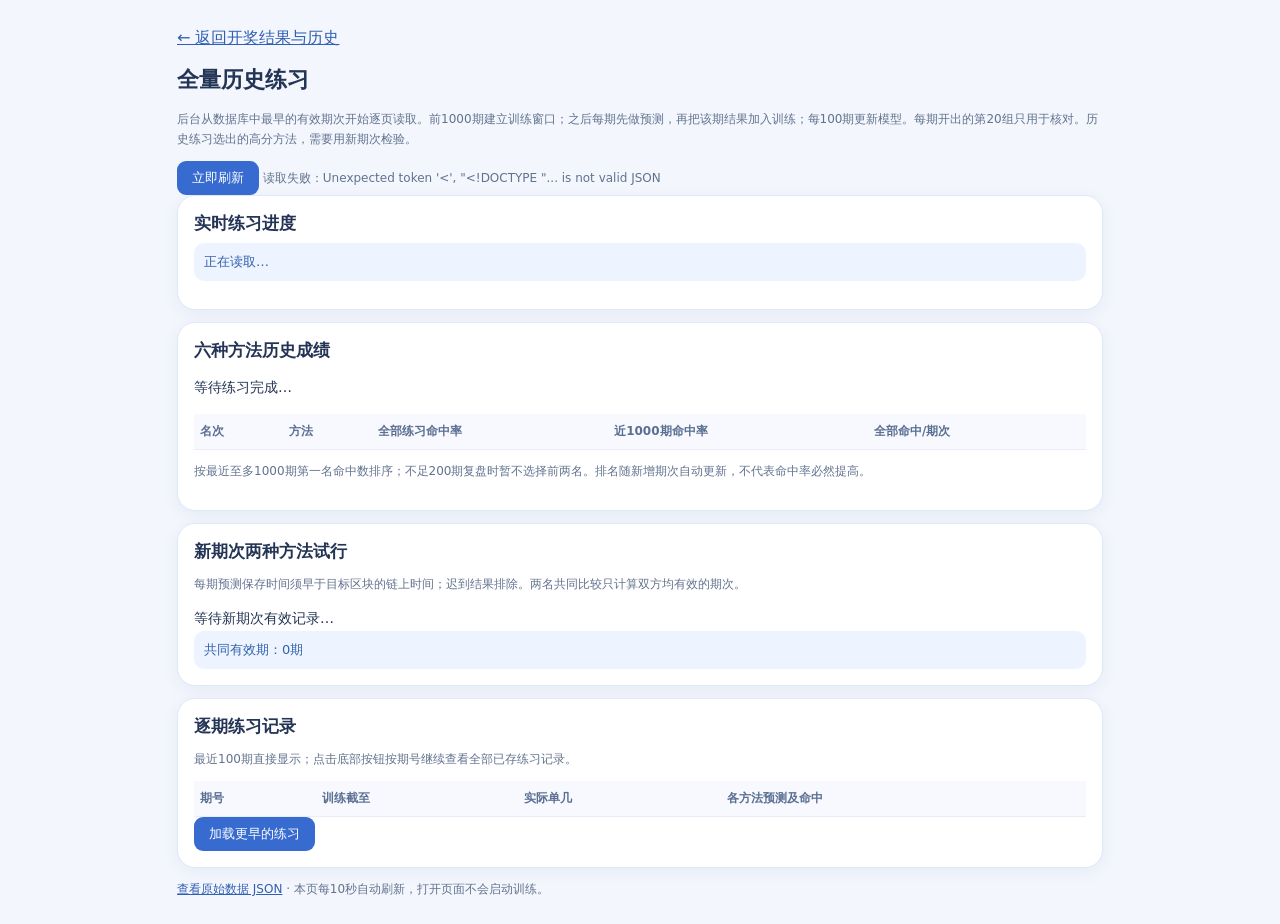
==== research-report.html @ 5b48f035 "Add files via upload" ====
<!doctype html><html lang="zh-CN"><head><meta charset="utf-8"><meta name="viewport" content="width=device-width,initial-scale=1"><title>历史练习与真实试行</title><link rel="stylesheet" href="/style.css"><style>body{background:#f3f6fd}.report{max-width:950px;margin:auto;padding:12px}.report .card{margin-bottom:12px}.report h1{font-size:22px}.report h2{font-size:17px;margin:0 0 8px}.report .scroll{overflow:auto}.report table{min-width:590px}.report th,.report td{font-size:12px}.note{line-height:1.65;color:#62738e;font-size:12px}.pill{border-radius:10px;background:#edf3ff;padding:10px;color:#3463ac;font-size:13px}.report a{color:#315fb4}.feedback{line-height:1.7;font-size:14px}#practiceTable td:last-child{white-space:normal}.report button{border:0;border-radius:9px;background:#376bd0;color:white;padding:8px 15px}</style></head><body><div class="report">
<p><a href="/">← 返回开奖结果与历史</a></p><h1>全量历史练习</h1><p class="note">后台从数据库中最早的有效期次开始逐页读取。前1000期建立训练窗口；之后每期先做预测，再把该期结果加入训练；每100期更新模型。每期开出的第20组只用于核对。历史练习选出的高分方法，需要用新期次检验。</p>
<button onclick="load()">立即刷新</button><span id="updated" class="note">读取中…</span>
<section class="card"><h2>实时练习进度</h2><div id="progress" class="pill">正在读取…</div><p id="range" class="note"></p><p id="worker" class="note"></p></section>
<section class="card"><h2>六种方法历史成绩</h2><p id="selected" class="feedback">等待练习完成…</p><div class="scroll"><table><thead><tr><th>名次</th><th>方法</th><th>全部练习命中率</th><th>近1000期命中率</th><th>全部命中/期次</th></tr></thead><tbody id="ranking"></tbody></table></div><p class="note">按最近至多1000期第一名命中数排序；不足200期复盘时暂不选择前两名。排名随新增期次自动更新，不代表命中率必然提高。</p></section>
<section class="card"><h2>新期次两种方法试行</h2><p class="note">每期预测保存时间须早于目标区块的链上时间；迟到结果排除。两名共同比较只计算双方均有效的期次。</p><div id="future" class="feedback">等待新期次有效记录…</div><div id="same" class="pill">共同有效期：0期</div></section>
<section class="card"><h2>逐期练习记录</h2><p class="note">最近100期直接显示；点击底部按钮按期号继续查看全部已存练习记录。</p><div class="scroll"><table id="practiceTable"><thead><tr><th>期号</th><th>训练截至</th><th>实际单几</th><th>各方法预测及命中</th></tr></thead><tbody id="practiceRows"></tbody><tbody id="olderRows"></tbody></table></div><button id="morePractice" onclick="loadOlder()">加载更早的练习</button></section>
<p class="note"><a href="/api/research-report">查看原始数据 JSON</a> · 本页每10秒自动刷新，打开页面不会启动训练。</p></div><script>
const names={history_only:'历史序列',group_positions:'前17组位置',hash_shape:'哈希形态',combined:'综合特征',fixed_3:'固定单3',fixed_4:'固定单4'};
const esc=x=>String(x??'—').replace(/[&<>"']/g,c=>({'&':'&amp;','<':'&lt;','>':'&gt;','"':'&quot;'}[c]));
let olderBefore='',olderBusy=false;
function practiceRow(r){return `<tr><td>${esc(r.period)}</td><td>${esc(r.trainedThrough)}</td><td>单${r.actual}</td><td>${Object.entries(r.predictions||{}).map(([k,v])=>`${esc(names[k]||k)} 单${v}${v===r.actual?' ✓':' ×'}`).join('；')}</td></tr>`;}
async function loadOlder(){if(olderBusy)return;olderBusy=true;let btn=document.getElementById('morePractice');btn.textContent='加载中…';try{let u='/api/practice-history?limit=50'+(olderBefore?'&before='+encodeURIComponent(olderBefore):'');let r=await fetch(u,{cache:'no-store'}),d=await r.json();if(!d.ok)throw Error(d.message||'读取失败');document.getElementById('olderRows').insertAdjacentHTML('beforeend',(d.rows||[]).map(practiceRow).join(''));olderBefore=d.nextBefore||'';btn.hidden=!olderBefore;btn.textContent='加载更早的练习';}catch(err){btn.textContent='重试：'+err.message;}olderBusy=false;}
async function load(){try{let res=await fetch('/api/research-report',{cache:'no-store'}),d=await res.json();if(!d.ok)throw Error(d.message||'报告不可用');let p=d.practice||{},ranking=p.ranking||[],trials=d.futureTrials||[];
document.getElementById('updated').textContent=' 更新：'+(d.practiceUpdatedAt||'等待后台初始化');
document.getElementById('progress').textContent=`已读取 ${p.historicalPeriodsRead||0} 期；训练 ${p.trainingPeriods||0}/1000 期；逐期练习 ${p.replayPeriods||0} 期；状态：${p.status||'待启动'}`;
document.getElementById('range').textContent=`训练期号 ${p.trainingFrom||'—'} 至 ${p.trainingThrough||'—'}；练习期号 ${p.replayFrom||'—'} 至 ${p.replayThrough||'—'}；已读取完整前17组 ${p.completePreResultPeriods||0} 期。`;
let w=d.worker||{};document.getElementById('worker').textContent=`网页版本 ${d.version}；后台版本 ${w.version||'未连接'}；后台心跳 ${w.updatedAt||'尚无'}；运行线程 ${(w.engines||[]).join('、')||'尚无'}。`;
document.getElementById('selected').textContent=(p.topTwo||[]).length?`当前历史前两名：${p.topTwo.map(x=>names[x]||x).join('、')}。`:'练习不足200期，暂不确定前两名。';
document.getElementById('ranking').innerHTML=ranking.map((x,i)=>`<tr><td>${i+1}</td><td>${esc(names[x.method]||x.method)}</td><td>${x.rate??'—'}%</td><td>${x.recentRate??'—'}%</td><td>${x.hits}/${x.tested}</td></tr>`).join('')||'<tr><td colspan="5">等待历史练习</td></tr>';
document.getElementById('future').innerHTML=trials.map(x=>`${x.slot==='trial_first'?'第一名':'第二名'}：${esc(names[x.method]||x.method)}，有效 ${x.valid} 期，命中 ${x.hits} 期（${x.rate}%）；<small>${esc(x.firstPeriod)}～${esc(x.lastPeriod)}</small>`).join('<br>')||'新期次尚无已核对的有效预测。';
let s=d.samePeriods||{};document.getElementById('same').textContent=s.periods?`共同有效 ${s.periods} 期：第一名 ${s.firstHits}/${s.periods}（${s.firstRate}%），第二名 ${s.secondHits}/${s.periods}（${s.secondRate}%）。`:'共同有效：0期，尚不能公平比较两种方法。';
document.getElementById('practiceRows').innerHTML=(p.recentPractice||[]).map(practiceRow).join('')||'<tr><td colspan="4">等待复盘期次</td></tr>';
if(!olderBefore&&!document.getElementById('olderRows').children.length&&p.recentPractice?.length)olderBefore=p.recentPractice[p.recentPractice.length-1].period;
}catch(err){document.getElementById('updated').textContent=' 读取失败：'+err.message}}
load();setInterval(()=>{if(!document.hidden)load()},10000);
</script></body></html>
---- style.css ----
:root{font-family:-apple-system,BlinkMacSystemFont,"PingFang SC",system-ui,sans-serif;color:#233455;background:#f3f6fd}*{box-sizing:border-box}body{margin:0}.app{max-width:820px;margin:auto;padding:14px 12px 36px}header{background:#fff;border:1px solid #dfe7f6;border-radius:18px;padding:14px;margin-bottom:14px}header>strong{display:block;color:#3263b9;font-size:20px;margin-bottom:12px}nav{display:flex;gap:8px;align-items:center}nav button,nav a,.refresh,.more{border:1px solid #dbe5f4;border-radius:10px;background:#fff;color:#315b9c;padding:10px;font-size:13px;cursor:pointer;text-decoration:none}nav button.active{background:#376bd0;color:#fff;border-color:#376bd0}nav>*{flex:1;text-align:center}main[hidden]{display:none}.card{background:#fff;border:1px solid #e0e8f5;box-shadow:0 4px 16px #203b6610;border-radius:18px;padding:16px;margin-bottom:14px}.row{display:flex;justify-content:space-between;align-items:center;gap:8px}.row h1,.row h2{margin:0}h1{font-size:20px}h2{font-size:17px;margin:0 0 12px}.muted,#liveStatus{color:#6e7d96;font-size:12px}.period{font-size:15px;color:#506c9c;margin:16px 0}.balls{display:flex;gap:5px;justify-content:space-between}.ball{width:38px;height:38px;flex:0 1 38px;display:inline-flex;align-items:center;justify-content:center;border-radius:50%;border:3px solid;font-weight:800;background:#fff;font-size:15px}.ball.red{border-color:#cb6268}.ball.green{border-color:#6fbf80}.ball.blue{border-color:#729cdb}.single{font-size:23px;font-weight:900;color:#3065c0;margin:14px 0}.gaps{display:grid;grid-template-columns:repeat(4,1fr);gap:7px}.gap{background:#f4f7fd;border:1px solid #e2eaf7;border-radius:10px;text-align:center;padding:7px 2px;font-size:13px}.gap strong,.gap small{display:block}.gap strong{font-size:21px;color:#365faa}.gap small{color:#7988a1;font-size:10px}.recent{display:grid;grid-template-columns:repeat(5,1fr);gap:6px}.recent>div{border:1px solid #e1e8f5;border-radius:9px;padding:7px 2px;text-align:center;min-width:0}.recent span,.recent strong{display:block}.recent span{font-size:10px;color:#7284a1;overflow:hidden;text-overflow:ellipsis}.recent strong{font-size:13px;color:#315fb7}.scroll{overflow-x:auto}table{border-collapse:collapse;width:100%}th,td{padding:9px 6px;border-bottom:1px solid #e8edf6;text-align:left;font-size:12px;white-space:nowrap}th{color:#5a6f92;background:#f7f9fe}.table-balls{display:flex;gap:2px}.table-balls .ball{width:24px;height:24px;flex:0 0 24px;border-width:2px;font-size:10px}.more{display:block;width:100%;margin-top:12px}.more[hidden]{display:none}@media(max-width:420px){.app{padding:8px}.card{padding:12px}.ball{width:34px;height:34px;flex-basis:34px;font-size:13px}.table-balls .ball{width:20px;height:20px;flex-basis:20px;font-size:9px}td,th{padding:7px 3px;font-size:10px}.recent{gap:3px}.recent span{font-size:9px}.recent strong{font-size:11px}nav button,nav a{padding:9px 3px;font-size:12px}}
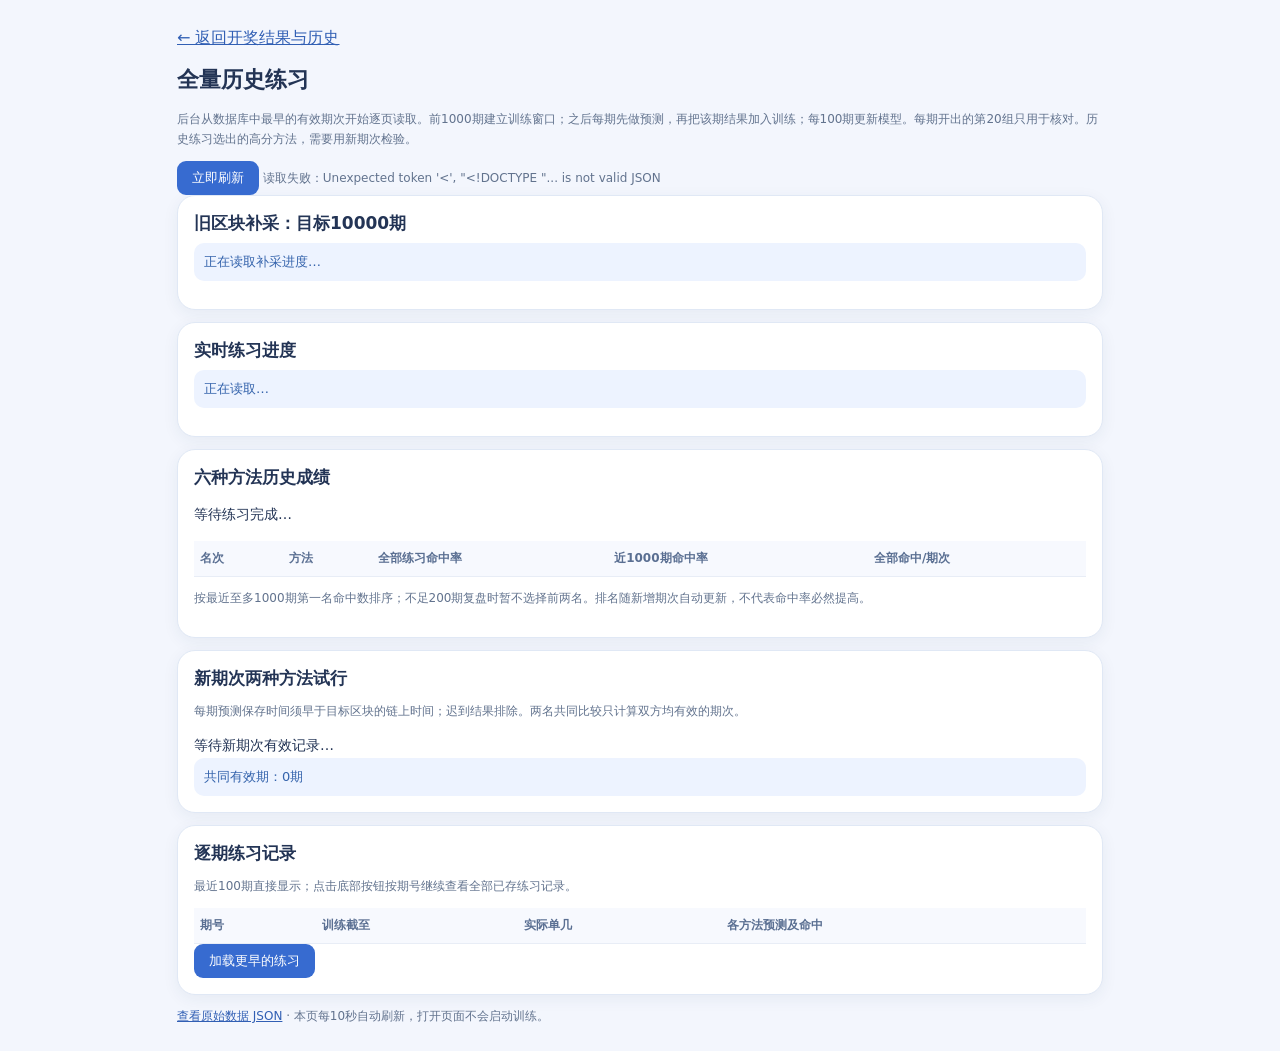
==== commit 477b3577: "Add files via upload" ====
--- a/research-report.html
+++ b/research-report.html
@@ -1,6 +1,7 @@
 <!doctype html><html lang="zh-CN"><head><meta charset="utf-8"><meta name="viewport" content="width=device-width,initial-scale=1"><title>历史练习与真实试行</title><link rel="stylesheet" href="/style.css"><style>body{background:#f3f6fd}.report{max-width:950px;margin:auto;padding:12px}.report .card{margin-bottom:12px}.report h1{font-size:22px}.report h2{font-size:17px;margin:0 0 8px}.report .scroll{overflow:auto}.report table{min-width:590px}.report th,.report td{font-size:12px}.note{line-height:1.65;color:#62738e;font-size:12px}.pill{border-radius:10px;background:#edf3ff;padding:10px;color:#3463ac;font-size:13px}.report a{color:#315fb4}.feedback{line-height:1.7;font-size:14px}#practiceTable td:last-child{white-space:normal}.report button{border:0;border-radius:9px;background:#376bd0;color:white;padding:8px 15px}</style></head><body><div class="report">
 <p><a href="/">← 返回开奖结果与历史</a></p><h1>全量历史练习</h1><p class="note">后台从数据库中最早的有效期次开始逐页读取。前1000期建立训练窗口；之后每期先做预测，再把该期结果加入训练；每100期更新模型。每期开出的第20组只用于核对。历史练习选出的高分方法，需要用新期次检验。</p>
 <button onclick="load()">立即刷新</button><span id="updated" class="note">读取中…</span>
+<section class="card"><h2>旧区块补采：目标10000期</h2><div id="backfill" class="pill">正在读取补采进度…</div><p id="backfillDetail" class="note"></p></section>
 <section class="card"><h2>实时练习进度</h2><div id="progress" class="pill">正在读取…</div><p id="range" class="note"></p><p id="worker" class="note"></p></section>
 <section class="card"><h2>六种方法历史成绩</h2><p id="selected" class="feedback">等待练习完成…</p><div class="scroll"><table><thead><tr><th>名次</th><th>方法</th><th>全部练习命中率</th><th>近1000期命中率</th><th>全部命中/期次</th></tr></thead><tbody id="ranking"></tbody></table></div><p class="note">按最近至多1000期第一名命中数排序；不足200期复盘时暂不选择前两名。排名随新增期次自动更新，不代表命中率必然提高。</p></section>
 <section class="card"><h2>新期次两种方法试行</h2><p class="note">每期预测保存时间须早于目标区块的链上时间；迟到结果排除。两名共同比较只计算双方均有效的期次。</p><div id="future" class="feedback">等待新期次有效记录…</div><div id="same" class="pill">共同有效期：0期</div></section>
@@ -12,6 +13,9 @@
 function practiceRow(r){return `<tr><td>${esc(r.period)}</td><td>${esc(r.trainedThrough)}</td><td>单${r.actual}</td><td>${Object.entries(r.predictions||{}).map(([k,v])=>`${esc(names[k]||k)} 单${v}${v===r.actual?' ✓':' ×'}`).join('；')}</td></tr>`;}
 async function loadOlder(){if(olderBusy)return;olderBusy=true;let btn=document.getElementById('morePractice');btn.textContent='加载中…';try{let u='/api/practice-history?limit=50'+(olderBefore?'&before='+encodeURIComponent(olderBefore):'');let r=await fetch(u,{cache:'no-store'}),d=await r.json();if(!d.ok)throw Error(d.message||'读取失败');document.getElementById('olderRows').insertAdjacentHTML('beforeend',(d.rows||[]).map(practiceRow).join(''));olderBefore=d.nextBefore||'';btn.hidden=!olderBefore;btn.textContent='加载更早的练习';}catch(err){btn.textContent='重试：'+err.message;}olderBusy=false;}
 async function load(){try{let res=await fetch('/api/research-report',{cache:'no-store'}),d=await res.json();if(!d.ok)throw Error(d.message||'报告不可用');let p=d.practice||{},ranking=p.ranking||[],trials=d.futureTrials||[];
+let b=d.backfill||{};
+document.getElementById('backfill').textContent=b.targetPeriods?`目标 ${b.targetPeriods} 期；已扫描 ${b.scannedPeriods} 期；原有完整 ${b.alreadyPresent} 期；从链上补齐 ${b.fetchedPeriods} 期；暂缺 ${b.failedPeriods} 期；状态 ${b.status}。`:'等待后台初始化补采任务。';
+document.getElementById('backfillDetail').textContent=b.targetPeriods?`范围 ${b.startPeriod} ～ ${b.endPeriod}。其中较早 ${b.estimatedMappingPeriods} 期在已确认区块锚点之前，期号对应按360期规则倒推，仍需与平台旧记录抽样核对。${b.lastError?' 最近错误：'+b.lastError:''}`:'';
 document.getElementById('updated').textContent=' 更新：'+(d.practiceUpdatedAt||'等待后台初始化');
 document.getElementById('progress').textContent=`已读取 ${p.historicalPeriodsRead||0} 期；训练 ${p.trainingPeriods||0}/1000 期；逐期练习 ${p.replayPeriods||0} 期；状态：${p.status||'待启动'}`;
 document.getElementById('range').textContent=`训练期号 ${p.trainingFrom||'—'} 至 ${p.trainingThrough||'—'}；练习期号 ${p.replayFrom||'—'} 至 ${p.replayThrough||'—'}；已读取完整前17组 ${p.completePreResultPeriods||0} 期。`;
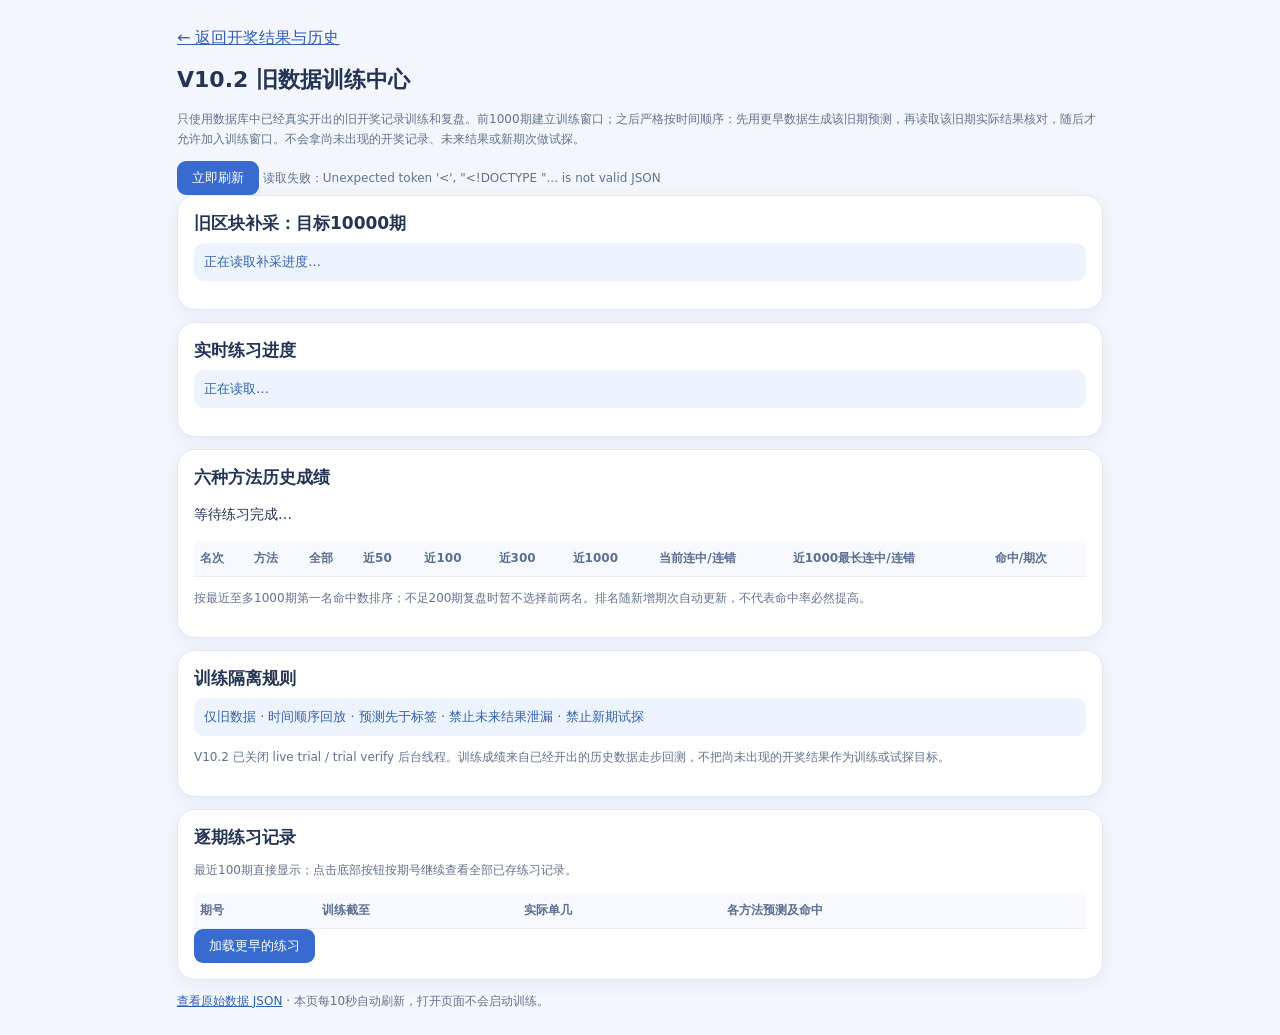
==== commit 55928c48: "Add files via upload" ====
--- a/research-report.html
+++ b/research-report.html
@@ -1,10 +1,10 @@
 <!doctype html><html lang="zh-CN"><head><meta charset="utf-8"><meta name="viewport" content="width=device-width,initial-scale=1"><title>历史练习与真实试行</title><link rel="stylesheet" href="/style.css"><style>body{background:#f3f6fd}.report{max-width:950px;margin:auto;padding:12px}.report .card{margin-bottom:12px}.report h1{font-size:22px}.report h2{font-size:17px;margin:0 0 8px}.report .scroll{overflow:auto}.report table{min-width:590px}.report th,.report td{font-size:12px}.note{line-height:1.65;color:#62738e;font-size:12px}.pill{border-radius:10px;background:#edf3ff;padding:10px;color:#3463ac;font-size:13px}.report a{color:#315fb4}.feedback{line-height:1.7;font-size:14px}#practiceTable td:last-child{white-space:normal}.report button{border:0;border-radius:9px;background:#376bd0;color:white;padding:8px 15px}</style></head><body><div class="report">
-<p><a href="/">← 返回开奖结果与历史</a></p><h1>全量历史练习</h1><p class="note">后台从数据库中最早的有效期次开始逐页读取。前1000期建立训练窗口；之后每期先做预测，再把该期结果加入训练；每100期更新模型。每期开出的第20组只用于核对。历史练习选出的高分方法，需要用新期次检验。</p>
+<p><a href="/">← 返回开奖结果与历史</a></p><h1>V10.2 旧数据训练中心</h1><p class="note">只使用数据库中已经真实开出的旧开奖记录训练和复盘。前1000期建立训练窗口；之后严格按时间顺序：先用更早数据生成该旧期预测，再读取该旧期实际结果核对，随后才允许加入训练窗口。不会拿尚未出现的开奖记录、未来结果或新期次做试探。</p>
 <button onclick="load()">立即刷新</button><span id="updated" class="note">读取中…</span>
 <section class="card"><h2>旧区块补采：目标10000期</h2><div id="backfill" class="pill">正在读取补采进度…</div><p id="backfillDetail" class="note"></p></section>
 <section class="card"><h2>实时练习进度</h2><div id="progress" class="pill">正在读取…</div><p id="range" class="note"></p><p id="worker" class="note"></p></section>
-<section class="card"><h2>六种方法历史成绩</h2><p id="selected" class="feedback">等待练习完成…</p><div class="scroll"><table><thead><tr><th>名次</th><th>方法</th><th>全部练习命中率</th><th>近1000期命中率</th><th>全部命中/期次</th></tr></thead><tbody id="ranking"></tbody></table></div><p class="note">按最近至多1000期第一名命中数排序；不足200期复盘时暂不选择前两名。排名随新增期次自动更新，不代表命中率必然提高。</p></section>
-<section class="card"><h2>新期次两种方法试行</h2><p class="note">每期预测保存时间须早于目标区块的链上时间；迟到结果排除。两名共同比较只计算双方均有效的期次。</p><div id="future" class="feedback">等待新期次有效记录…</div><div id="same" class="pill">共同有效期：0期</div></section>
+<section class="card"><h2>六种方法历史成绩</h2><p id="selected" class="feedback">等待练习完成…</p><div class="scroll"><table><thead><tr><th>名次</th><th>方法</th><th>全部</th><th>近50</th><th>近100</th><th>近300</th><th>近1000</th><th>当前连中/连错</th><th>近1000最长连中/连错</th><th>命中/期次</th></tr></thead><tbody id="ranking"></tbody></table></div><p class="note">按最近至多1000期第一名命中数排序；不足200期复盘时暂不选择前两名。排名随新增期次自动更新，不代表命中率必然提高。</p></section>
+<section class="card"><h2>训练隔离规则</h2><div class="pill">仅旧数据 · 时间顺序回放 · 预测先于标签 · 禁止未来结果泄漏 · 禁止新期试探</div><p class="note">V10.2 已关闭 live trial / trial verify 后台线程。训练成绩来自已经开出的历史数据走步回测，不把尚未出现的开奖结果作为训练或试探目标。</p></section>
 <section class="card"><h2>逐期练习记录</h2><p class="note">最近100期直接显示；点击底部按钮按期号继续查看全部已存练习记录。</p><div class="scroll"><table id="practiceTable"><thead><tr><th>期号</th><th>训练截至</th><th>实际单几</th><th>各方法预测及命中</th></tr></thead><tbody id="practiceRows"></tbody><tbody id="olderRows"></tbody></table></div><button id="morePractice" onclick="loadOlder()">加载更早的练习</button></section>
 <p class="note"><a href="/api/research-report">查看原始数据 JSON</a> · 本页每10秒自动刷新，打开页面不会启动训练。</p></div><script>
 const names={history_only:'历史序列',group_positions:'前17组位置',hash_shape:'哈希形态',combined:'综合特征',fixed_3:'固定单3',fixed_4:'固定单4'};
@@ -13,19 +13,17 @@
 function practiceRow(r){return `<tr><td>${esc(r.period)}</td><td>${esc(r.trainedThrough)}</td><td>单${r.actual}</td><td>${Object.entries(r.predictions||{}).map(([k,v])=>`${esc(names[k]||k)} 单${v}${v===r.actual?' ✓':' ×'}`).join('；')}</td></tr>`;}
 async function loadOlder(){if(olderBusy)return;olderBusy=true;let btn=document.getElementById('morePractice');btn.textContent='加载中…';try{let u='/api/practice-history?limit=50'+(olderBefore?'&before='+encodeURIComponent(olderBefore):'');let r=await fetch(u,{cache:'no-store'}),d=await r.json();if(!d.ok)throw Error(d.message||'读取失败');document.getElementById('olderRows').insertAdjacentHTML('beforeend',(d.rows||[]).map(practiceRow).join(''));olderBefore=d.nextBefore||'';btn.hidden=!olderBefore;btn.textContent='加载更早的练习';}catch(err){btn.textContent='重试：'+err.message;}olderBusy=false;}
 async function load(){try{let res=await fetch('/api/research-report',{cache:'no-store'}),d=await res.json();if(!d.ok)throw Error(d.message||'报告不可用');let p=d.practice||{},ranking=p.ranking||[],trials=d.futureTrials||[];
-let b=d.backfill||{};
-document.getElementById('backfill').textContent=b.targetPeriods?`目标 ${b.targetPeriods} 期；已扫描 ${b.scannedPeriods} 期；原有完整 ${b.alreadyPresent} 期；从链上补齐 ${b.fetchedPeriods} 期；暂缺 ${b.failedPeriods} 期；状态 ${b.status}。`:'等待后台初始化补采任务。';
-document.getElementById('backfillDetail').textContent=b.targetPeriods?`范围 ${b.startPeriod} ～ ${b.endPeriod}。其中较早 ${b.estimatedMappingPeriods} 期在已确认区块锚点之前，期号对应按360期规则倒推，仍需与平台旧记录抽样核对。${b.lastError?' 最近错误：'+b.lastError:''}`:'';
+let b=d.backfill||{},rw=b.rawWarehouse||{};
+document.getElementById('backfill').textContent=b.targetPeriods?`原始仓库 ${rw.storedBlocks||0}/${rw.targetBlocks||0} 组（${rw.percent||0}%），状态 ${rw.status||'初始化'}；历史回填 ${b.scannedPeriods}/${b.targetPeriods} 期；本地补齐 ${b.fetchedPeriods} 期；暂缺 ${b.failedPeriods} 期；状态 ${b.status}。`:'等待后台初始化补采任务。';
+document.getElementById('backfillDetail').textContent=b.targetPeriods?`期号范围 ${b.startPeriod} ～ ${b.endPeriod}；原始区块 ${rw.startBlock||'—'} ～ ${rw.endBlock||'—'}。先批量抓真实区块永久保存，再从本地原始仓库按360规则回填。较早 ${b.estimatedMappingPeriods} 期属于锚点前倒推区间，仍建议与平台旧记录抽样核对。${rw.failedBatches?' 原始抓取失败批次 '+rw.failedBatches+'（自动重试）。':''}${b.lastError?' 最近错误：'+b.lastError:''}`:'';
 document.getElementById('updated').textContent=' 更新：'+(d.practiceUpdatedAt||'等待后台初始化');
 document.getElementById('progress').textContent=`已读取 ${p.historicalPeriodsRead||0} 期；训练 ${p.trainingPeriods||0}/1000 期；逐期练习 ${p.replayPeriods||0} 期；状态：${p.status||'待启动'}`;
 document.getElementById('range').textContent=`训练期号 ${p.trainingFrom||'—'} 至 ${p.trainingThrough||'—'}；练习期号 ${p.replayFrom||'—'} 至 ${p.replayThrough||'—'}；已读取完整前17组 ${p.completePreResultPeriods||0} 期。`;
 let w=d.worker||{};document.getElementById('worker').textContent=`网页版本 ${d.version}；后台版本 ${w.version||'未连接'}；后台心跳 ${w.updatedAt||'尚无'}；运行线程 ${(w.engines||[]).join('、')||'尚无'}。`;
 document.getElementById('selected').textContent=(p.topTwo||[]).length?`当前历史前两名：${p.topTwo.map(x=>names[x]||x).join('、')}。`:'练习不足200期，暂不确定前两名。';
-document.getElementById('ranking').innerHTML=ranking.map((x,i)=>`<tr><td>${i+1}</td><td>${esc(names[x.method]||x.method)}</td><td>${x.rate??'—'}%</td><td>${x.recentRate??'—'}%</td><td>${x.hits}/${x.tested}</td></tr>`).join('')||'<tr><td colspan="5">等待历史练习</td></tr>';
-document.getElementById('future').innerHTML=trials.map(x=>`${x.slot==='trial_first'?'第一名':'第二名'}：${esc(names[x.method]||x.method)}，有效 ${x.valid} 期，命中 ${x.hits} 期（${x.rate}%）；<small>${esc(x.firstPeriod)}～${esc(x.lastPeriod)}</small>`).join('<br>')||'新期次尚无已核对的有效预测。';
-let s=d.samePeriods||{};document.getElementById('same').textContent=s.periods?`共同有效 ${s.periods} 期：第一名 ${s.firstHits}/${s.periods}（${s.firstRate}%），第二名 ${s.secondHits}/${s.periods}（${s.secondRate}%）。`:'共同有效：0期，尚不能公平比较两种方法。';
+document.getElementById('ranking').innerHTML=ranking.map((x,i)=>{let w=x.windows||{},f=n=>w[n]?.rate==null?'—':w[n].rate+'%';return `<tr><td>${i+1}</td><td>${esc(names[x.method]||x.method)}</td><td>${x.rate??'—'}%</td><td>${f('50')}</td><td>${f('100')}</td><td>${f('300')}</td><td>${f('1000')}</td><td>${x.currentHitStreak||0}/${x.currentMissStreak||0}</td><td>${x.bestHitStreak1000||0}/${x.bestMissStreak1000||0}</td><td>${x.hits}/${x.tested}</td></tr>`}).join('')||'<tr><td colspan="10">等待历史练习</td></tr>';
 document.getElementById('practiceRows').innerHTML=(p.recentPractice||[]).map(practiceRow).join('')||'<tr><td colspan="4">等待复盘期次</td></tr>';
 if(!olderBefore&&!document.getElementById('olderRows').children.length&&p.recentPractice?.length)olderBefore=p.recentPractice[p.recentPractice.length-1].period;
 }catch(err){document.getElementById('updated').textContent=' 读取失败：'+err.message}}
 load();setInterval(()=>{if(!document.hidden)load()},10000);
-</script></body></html>
+</script></body></html>
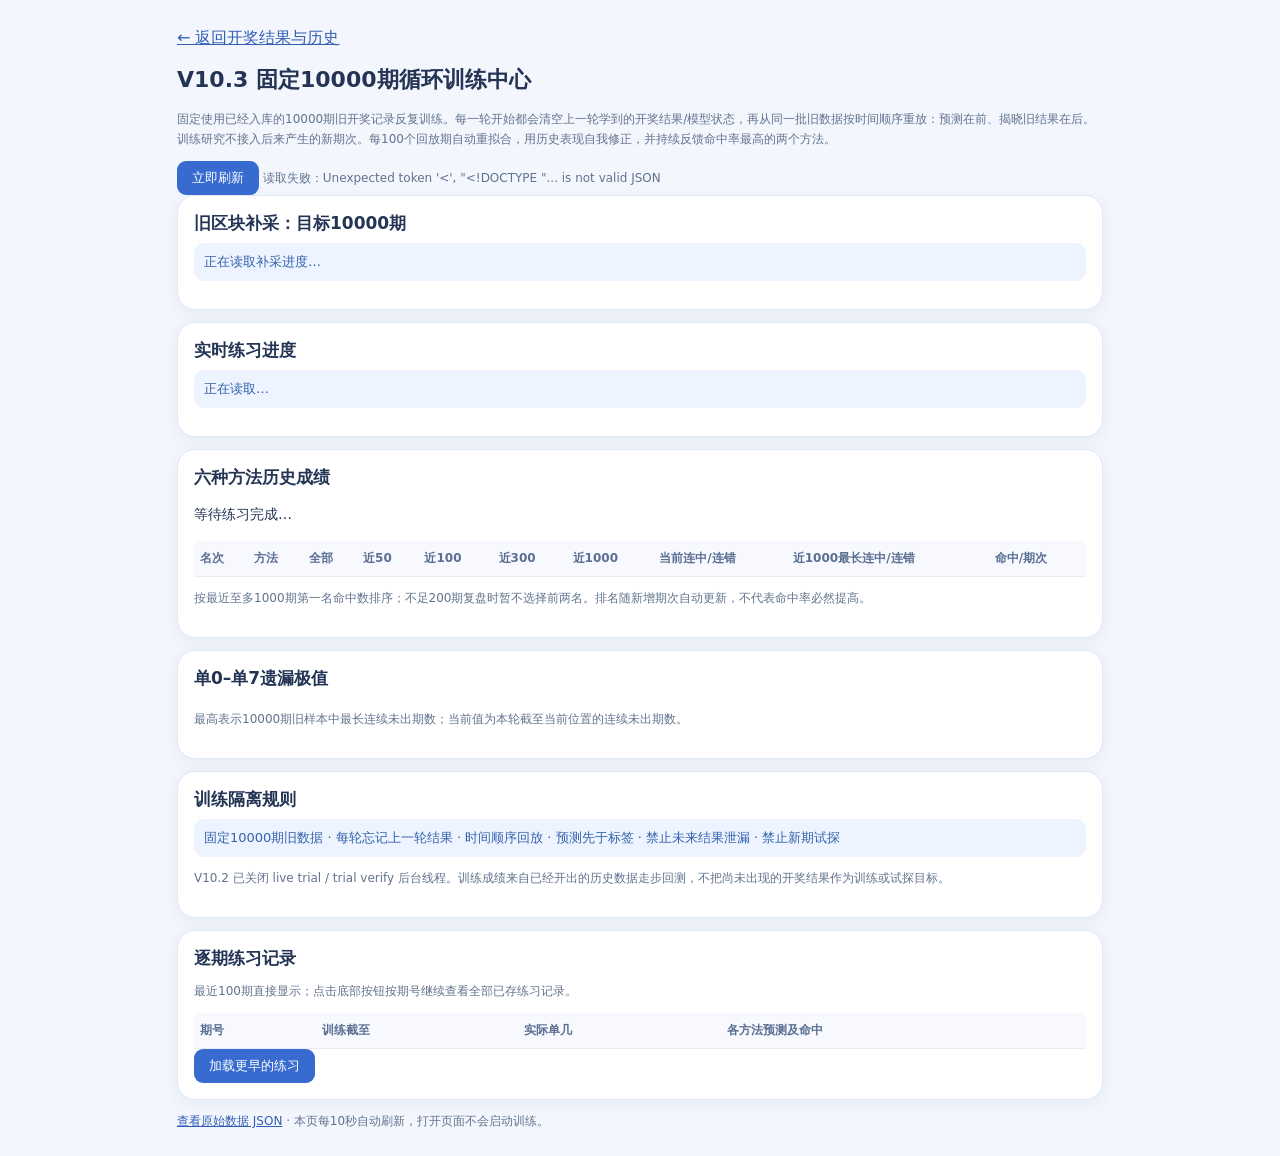
==== commit 8b7c257c: "Add files via upload" ====
--- a/research-report.html
+++ b/research-report.html
@@ -1,10 +1,10 @@
 <!doctype html><html lang="zh-CN"><head><meta charset="utf-8"><meta name="viewport" content="width=device-width,initial-scale=1"><title>历史练习与真实试行</title><link rel="stylesheet" href="/style.css"><style>body{background:#f3f6fd}.report{max-width:950px;margin:auto;padding:12px}.report .card{margin-bottom:12px}.report h1{font-size:22px}.report h2{font-size:17px;margin:0 0 8px}.report .scroll{overflow:auto}.report table{min-width:590px}.report th,.report td{font-size:12px}.note{line-height:1.65;color:#62738e;font-size:12px}.pill{border-radius:10px;background:#edf3ff;padding:10px;color:#3463ac;font-size:13px}.report a{color:#315fb4}.feedback{line-height:1.7;font-size:14px}#practiceTable td:last-child{white-space:normal}.report button{border:0;border-radius:9px;background:#376bd0;color:white;padding:8px 15px}</style></head><body><div class="report">
-<p><a href="/">← 返回开奖结果与历史</a></p><h1>V10.2 旧数据训练中心</h1><p class="note">只使用数据库中已经真实开出的旧开奖记录训练和复盘。前1000期建立训练窗口；之后严格按时间顺序：先用更早数据生成该旧期预测，再读取该旧期实际结果核对，随后才允许加入训练窗口。不会拿尚未出现的开奖记录、未来结果或新期次做试探。</p>
+<p><a href="/">← 返回开奖结果与历史</a></p><h1>V10.3 固定10000期循环训练中心</h1><p class="note">固定使用已经入库的10000期旧开奖记录反复训练。每一轮开始都会清空上一轮学到的开奖结果/模型状态，再从同一批旧数据按时间顺序重放：预测在前、揭晓旧结果在后。训练研究不接入后来产生的新期次。每100个回放期自动重拟合，用历史表现自我修正，并持续反馈命中率最高的两个方法。</p>
 <button onclick="load()">立即刷新</button><span id="updated" class="note">读取中…</span>
 <section class="card"><h2>旧区块补采：目标10000期</h2><div id="backfill" class="pill">正在读取补采进度…</div><p id="backfillDetail" class="note"></p></section>
 <section class="card"><h2>实时练习进度</h2><div id="progress" class="pill">正在读取…</div><p id="range" class="note"></p><p id="worker" class="note"></p></section>
 <section class="card"><h2>六种方法历史成绩</h2><p id="selected" class="feedback">等待练习完成…</p><div class="scroll"><table><thead><tr><th>名次</th><th>方法</th><th>全部</th><th>近50</th><th>近100</th><th>近300</th><th>近1000</th><th>当前连中/连错</th><th>近1000最长连中/连错</th><th>命中/期次</th></tr></thead><tbody id="ranking"></tbody></table></div><p class="note">按最近至多1000期第一名命中数排序；不足200期复盘时暂不选择前两名。排名随新增期次自动更新，不代表命中率必然提高。</p></section>
-<section class="card"><h2>训练隔离规则</h2><div class="pill">仅旧数据 · 时间顺序回放 · 预测先于标签 · 禁止未来结果泄漏 · 禁止新期试探</div><p class="note">V10.2 已关闭 live trial / trial verify 后台线程。训练成绩来自已经开出的历史数据走步回测，不把尚未出现的开奖结果作为训练或试探目标。</p></section>
+<section class="card"><h2>单0–单7遗漏极值</h2><div id="omissionMax" class="gaps"></div><p class="note">最高表示10000期旧样本中最长连续未出期数；当前值为本轮截至当前位置的连续未出期数。</p></section><section class="card"><h2>训练隔离规则</h2><div class="pill">固定10000期旧数据 · 每轮忘记上一轮结果 · 时间顺序回放 · 预测先于标签 · 禁止未来结果泄漏 · 禁止新期试探</div><p class="note">V10.2 已关闭 live trial / trial verify 后台线程。训练成绩来自已经开出的历史数据走步回测，不把尚未出现的开奖结果作为训练或试探目标。</p></section>
 <section class="card"><h2>逐期练习记录</h2><p class="note">最近100期直接显示；点击底部按钮按期号继续查看全部已存练习记录。</p><div class="scroll"><table id="practiceTable"><thead><tr><th>期号</th><th>训练截至</th><th>实际单几</th><th>各方法预测及命中</th></tr></thead><tbody id="practiceRows"></tbody><tbody id="olderRows"></tbody></table></div><button id="morePractice" onclick="loadOlder()">加载更早的练习</button></section>
 <p class="note"><a href="/api/research-report">查看原始数据 JSON</a> · 本页每10秒自动刷新，打开页面不会启动训练。</p></div><script>
 const names={history_only:'历史序列',group_positions:'前17组位置',hash_shape:'哈希形态',combined:'综合特征',fixed_3:'固定单3',fixed_4:'固定单4'};
@@ -17,7 +17,7 @@
 document.getElementById('backfill').textContent=b.targetPeriods?`原始仓库 ${rw.storedBlocks||0}/${rw.targetBlocks||0} 组（${rw.percent||0}%），状态 ${rw.status||'初始化'}；历史回填 ${b.scannedPeriods}/${b.targetPeriods} 期；本地补齐 ${b.fetchedPeriods} 期；暂缺 ${b.failedPeriods} 期；状态 ${b.status}。`:'等待后台初始化补采任务。';
 document.getElementById('backfillDetail').textContent=b.targetPeriods?`期号范围 ${b.startPeriod} ～ ${b.endPeriod}；原始区块 ${rw.startBlock||'—'} ～ ${rw.endBlock||'—'}。先批量抓真实区块永久保存，再从本地原始仓库按360规则回填。较早 ${b.estimatedMappingPeriods} 期属于锚点前倒推区间，仍建议与平台旧记录抽样核对。${rw.failedBatches?' 原始抓取失败批次 '+rw.failedBatches+'（自动重试）。':''}${b.lastError?' 最近错误：'+b.lastError:''}`:'';
 document.getElementById('updated').textContent=' 更新：'+(d.practiceUpdatedAt||'等待后台初始化');
-document.getElementById('progress').textContent=`已读取 ${p.historicalPeriodsRead||0} 期；训练 ${p.trainingPeriods||0}/1000 期；逐期练习 ${p.replayPeriods||0} 期；状态：${p.status||'待启动'}`;
+document.getElementById('progress').textContent=`循环第 ${p.epoch||1} 轮；固定样本 ${p.archivePeriods||10000} 期；本轮已读取 ${p.historicalPeriodsRead||0} 期；初始训练 ${p.trainingPeriods||0}/1000 期；逐期预测 ${p.replayPeriods||0} 期；状态：${p.status||'待启动'}`;let om=p.omission||{};document.getElementById('omissionMax').innerHTML=Array.from({length:8},(_,i)=>`<div class="gap">单${i}<strong>${om[String(i)]?.max??'—'}</strong><small>最长未出 / 当前 ${om[String(i)]?.current??'—'}</small></div>`).join('');
 document.getElementById('range').textContent=`训练期号 ${p.trainingFrom||'—'} 至 ${p.trainingThrough||'—'}；练习期号 ${p.replayFrom||'—'} 至 ${p.replayThrough||'—'}；已读取完整前17组 ${p.completePreResultPeriods||0} 期。`;
 let w=d.worker||{};document.getElementById('worker').textContent=`网页版本 ${d.version}；后台版本 ${w.version||'未连接'}；后台心跳 ${w.updatedAt||'尚无'}；运行线程 ${(w.engines||[]).join('、')||'尚无'}。`;
 document.getElementById('selected').textContent=(p.topTwo||[]).length?`当前历史前两名：${p.topTwo.map(x=>names[x]||x).join('、')}。`:'练习不足200期，暂不确定前两名。';
